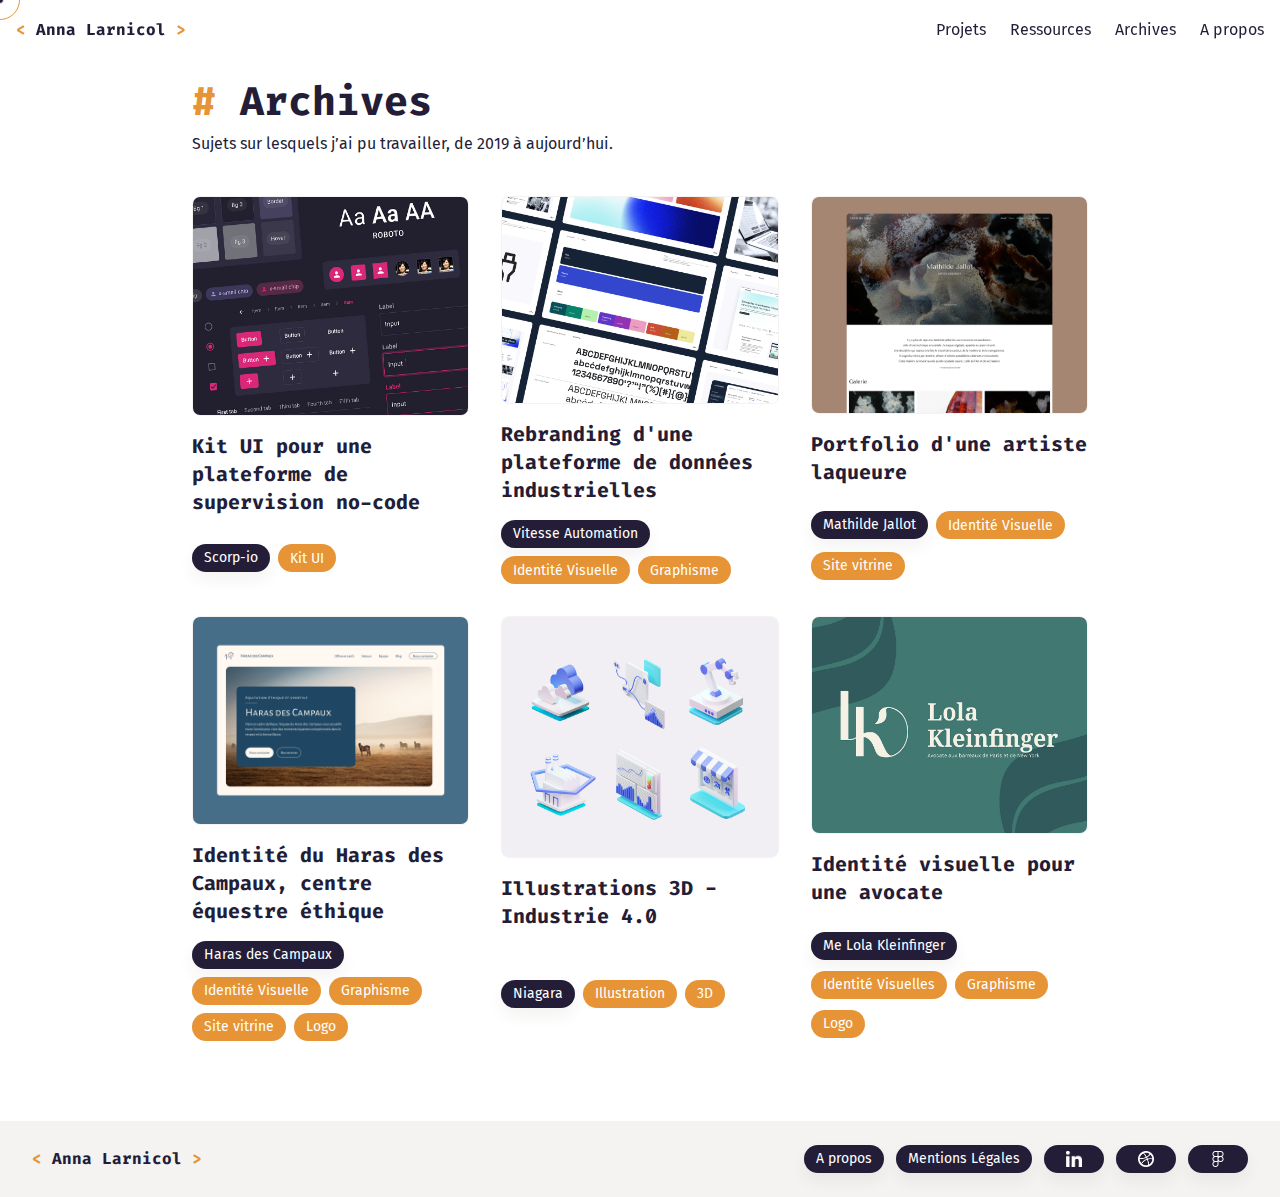
==== archives.html @ 0d3554a5 "first commit" ====
<!DOCTYPE html>
<html lang="fr">

<head>
    <meta charset="UTF-8">
    <meta name="viewport" content="width=device-width, initial-scale=1.0">
    <title>Anna Larnicol // Product Designer</title>
    <link href="https://fonts.googleapis.com/css2?family=Fira+Code:wght@300..700&display=swap" rel="stylesheet">
    <link
        href="https://fonts.googleapis.com/css2?family=Fira+Sans:ital,wght@0,100;0,200;0,300;0,400;0,500;0,600;0,700;0,800;0,900;1,100;1,200;1,300;1,400;1,500;1,600;1,700;1,800;1,900&display=swap"
        rel="stylesheet">
    <link rel="stylesheet" href="style.css">
    <script src="script.js"></script>
  <!-- Hotjar Tracking Code for https://annalarnicol.com/ -->
	<script>
    (function(h,o,t,j,a,r){
        h.hj=h.hj||function(){(h.hj.q=h.hj.q||[]).push(arguments)};
        h._hjSettings={hjid:5167997,hjsv:6};
        a=o.getElementsByTagName('head')[0];
        r=o.createElement('script');r.async=1;
        r.src=t+h._hjSettings.hjid+j+h._hjSettings.hjsv;
        a.appendChild(r);
    })(window,document,'https://static.hotjar.com/c/hotjar-','.js?sv=');
	</script>

</head>

<body>
   <div class="cursor" id="cursor"></div>
  <div class="cursor-big" id="cursorBig"></div>
    <div id="nav">
        <a class="logo-anna nowrap desktop" href="index.html">
            <span class="color"><</span> Anna Larnicol <span class="color">></span>
        </a>
        <a class="logo-anna nowrap mobile" href="index.html">
            <span class="color"><</span>AL<span class="color">></span>
        </a>
        <div id="menu">
            <a href="index.html#projets">Projets</a>
            <a class="desktop" href="index.html#ressources">Ressources</a>
            <a href="archives.html">Archives</a>
            <a id="aproposBTN" onclick="openAPropos()">A propos</a>
        </div>
    </div>

    <div id="apropos">
        <h2>A propos</h2>
        <button class="close-button" id="aproposCloseBTN" onclick="closeAPropos()">X</button>

        <p>Autonome et rigoureuse, j’ai un fort intérêt pour la tech, surtout quand elle est responsable et engagée.
        </p>
        <p>Les process métier complexes ne me font pas peur et je travaille main dans la main avec les développeurs.
        </p>
        <p>J’ai évolué principalement en tant que seule designer dans des start-up early stage/pre-PMF en B2B
            (coopérative de données, app pour objet connecté, SaaS industriel). Cela m'a permis de collaborer en
            lien étroit avec des équipes très variées.</p>
        <img src="tele.jpg" alt="">
        <h3><span class="color"># </span>Experiences</h3>
        <div id="experiences" class="blocTimeline"></div>
        <h3><span class="color"># </span>Formations</h3>
        <div id="formations" class="blocTimeline"></div>
        <h3><span class="color"># </span>Compétences</h3>
        <div class="competences">
            <h4>Design UX/UI</h4>
            <p>Tests et recherche utilisateur, maquettes basse et haute fidélité, prototypage, kits UI.</p>
            <h4>Tech savvy</h4>
            <p>Bases d’HTML/CSS, JavaScript, compréhension des frameworks frontend (React, Angular) ainsi que du cycle
                de vie d’un logiciel web. </p>
            <h4>Design Graphique</h4>
            <p>Edition, identité, communication print et web</p>
            <h4>Outils</h4>
            <p>Figma, Notion, Linear, Suite Adobe, Dovetail, Blender, Webflow.</p>
            <p class="softskills">Grande capacité d’adaptation et d’apprentissage, réactivité et proactivité, autonomie.
            </p>
        </div>
        <h3><span class="color"># </span>Langues</h3>
        <div class="competences">
            <h4>Francais</h4>
            <p>Maternel</p>
            <h4>Anglais</h4>
            <p>Professionnel</p>
            <h4>Breton</h4>
            <p>Insultes uniquement</p>
        </div>
    </div>

    <div id="aproposOverlay" class="overlay" onclick="closeAPropos()" style="display: none;"></div>

    <div id="archives">
        <div class="title">
            <h2><span class="color">#</span> Archives</h2>
            <p>Sujets sur lesquels j’ai pu travailler, de 2019 à aujourd’hui.</p>
        </div>
        <div id="archivesListe"></div>
    </div>


    <div id="a-details" style="display: none;">
        <div class="a-header">
            <button class="close-button" id="a-close-button">X</button>
            <div class="a-text">
                <div style="display: flex; flex-direction: column; gap: 24px;">
                    <div class="header">
                        <div class="a-header-title">
                            <h3 id="a-title"></h3>
                            <div class="a-sous-titre">
                                <a class="badge lien" id="a-client"></a>
                                <p id="a-category"></p>
                                <p class="color bold">-</p>
                                <p id="a-date"></p>
                            </div>
                        </div>
                    </div>
                    <p id="a-description"></p>
                </div>
                <img id="a-fi" alt="">
            </div>
        </div>
        <div id="a-images">
        </div>
    </div>
    <div id="a-overlay" class="overlay" onclick="closeArchive()" style="display: none;"></div>


    <div class="footer">
        <a class="logo-anna nowrap" href="index.html">
            <span class="color"><</span> Anna Larnicol <span class="color">></span>
        </a>
        <ul class="badges">
            <a class="lien" onclick="openAPropos()">A propos</a>
            <a class="lien" href="mentions-legales.html" class="desktop">Mentions Légales</a>
            <a href="https://www.linkedin.com/in/anna-larnicol/" target="_blank" class="lien"><img src="linkedin.png"
                    alt="Linkedin" class="logo"></a>
            <a href="https://dribbble.com/Anna_Larnicol" target="_blank" class="lien"><img src="dribbble.png"
                    alt="Dribbble" class="logo"></a>
            <a href="https://www.figma.com/@anna_larnicol" target="_blank" class="lien"><img src="figma.png" alt="Figma"
                    class="logo"></a>
        </ul>
    </div>

</body>

</html>
---- style.css ----
:root {
    /* Mode clair */
    --background: #FFFFFF;
    --text-color: #241D38;
    --stroke-color: rgba(75, 53, 28, 0.06);
    --background-color: #F4F3F1;
    --accent: #E69435;

    /* Autres variables */
    --imgSize: 60vh;
    --aproposSize: 50vw;
    --padding: 0 15vw;
    --fontSize: 16px;
    --fontHero: 18.5px;
}

*::selection {
    color: var(--text-color);
    background-color: var(--accent);
}
		
		  /* Curseur petit (8px) */
  .cursor {
	z-index: 100;
    position: absolute;
    width: 8px;
    height: 8px;
    border-radius: 50%;
    background-color: var(--text-color);
    pointer-events: none;
    transform: translate(-50%, -50%);
    transition: all 0.1s ease;
	border: 1px solid var(--background-color);
  }
  
  /* Curseur grand (40px) */
  .cursor-big {
	z-index: 100;
    position: absolute;
    width: 40px;
    height: 40px;
    border-radius: 50%;
    border: 1px solid var(--accent);
    background-color: transparent;
    pointer-events: none;
    transform: translate(-50%, -50%);
  }
  

* {
    margin: 0;
    padding: 0;
    box-sizing: border-box;
    -webkit-font-smoothing: antialiased;
    -moz-osx-font-smoothing: grayscale;
}

a{
    color: var(--text-color);
    cursor: pointer !important;
    text-decoration: none;
    transition: all 0.25s ease;
    position: relative;
}

#menu > a:hover{
    text-decoration: underline;
}

p {
    line-height: 150%;
}

.mobile{
    display: none;
}

.desktop{
    display: block;
}

#menu>button {
    border: none;
    background: transparent;
    font-family: "Fira Sans", sans-serif;
    padding: 0;
    font-size: var(--fontSize);
    color: var(--text-color);
}

button {
    width: fit-content;
    padding: 8px 12px;
    border: 1px solid var(--stroke-color);
    background-image: linear-gradient(to right, var(--stroke-color), var(--stroke-color));
    color: var(--text-color);
    font-family: "Fira Sans";
    font-size: var(--fontSize);
    border-radius: 100px;
    transition: all 0.25s ease;
    cursor: pointer !important;
}

button:hover {
    background-image: linear-gradient(to right, var(--stroke-color), var(--stroke-color));
}

html{
    scroll-behavior: smooth;
}

body {
    width: 100vw;
    min-height: 100vh;
    display: flex;
    flex-direction: column;
    font-family: "Fira Sans", sans-serif;
    font-weight: 400;
    background-color: var(--background);
    color: var(--text-color);
    line-height: 28px;
    font-size: var(--fontSize);

    gap: 0px;
    transition: all 0.25s ease;
    cursor: none;
    position: relative;
}

.color {
    color: var(--accent);
}

.bold {
    font-weight: 600;
}

h1,
h2,
h3,
h4,
h5,
h6 {
    font-family: "Fira Code";
    font-weight: 700;
}

h1 {
    margin-bottom: 8px;
    line-height: 120%;
    font-size: 48px;
    font-weight: 700 !important;
    letter-spacing: -0.75px;
    display: inline;
}

h2 {
    margin-bottom: 4px;
    line-height: 110%;
    width: 100%;
    font-size: 40px;
}

h3,h4 {
    font-size: 20px;
}

.underline {
    background-image: url('underline.svg');
    background-size: 100% 10px;
    background-repeat: no-repeat;
    background-position: bottom;
    padding-bottom: 3px;
    display: inline-block;
    text-decoration: none;
    color: var(--text-color);
}

.nowrap {
    white-space: nowrap;
}

#nav {
    position: fixed;
    top: 0;
    left: 0;
    width: 100vw;
    padding: 16px;
    z-index: 10;
    display: flex;
    justify-content: space-between;
    background-color: transparent;
    transition: all 0.25s ease;
    border-bottom: 1px solid transparent;

}

.navbar-scrolled{
    background-color: var(--background-color) !important;
    padding: 4px 32px !important;
    border-bottom: 1px solid var(--stroke-color) !important;
}

#menu {
    display: flex;
    gap: 24px;
}

.logo-anna {
    font-weight: 600;
    font-size: var(--fontSize);
    text-decoration: none;
    font-family: "Fira Code";
    font-weight: 700;
}

.title{
    display: flex;
    flex-direction: column;
    gap: 4px;
    width: 70vw;
    max-width: 800px;
}

/*Page d'accueil*/

#hero {
    width: calc(100vw-64px);
    height: calc(90vh); 
    background-color: var(--stroke-color);
	padding: 80px 15vw;
    position: relative;
    overflow: hidden;
    display: flex;
    justify-content: start;
    align-items: center;
    font-size: var(--fontHero);
	margin: 61px 32px 32px 32px;
	border-radius: 8px;
	border: 1px solid var(--stroke-color);																				
																					
}

#hero-infos{
    height: fit-content;
    display: flex;
    flex-direction: column;
    gap: 40px;
    width: 100%;
}

#hero-infos>div {
    display: flex;
    flex-direction: column;
    gap: 8px;
    height: min-content;
    max-width: 66%;
}

#hero-infos>h1 {
    margin: 0;
    height: min-content;
}

#badges {
    grid-column: span 4;
    max-width: 66%;
    display: flex;
    gap: 12px;
    flex-wrap: wrap;
    height: min-content;
}

#badges>* {
    text-decoration: none;
    padding: 2px 8px;
    color: var(--background);
    background-color: var(--accent);
    border-radius: 100px;
    transition: all 0.25s ease;
    display: flex;
    align-items: center;
    justify-content: center;
    font-size: 14px;
}

.badge {
    text-decoration: none;
    padding: 2px 8px;
    color: var(--background);
    background-color: var(--accent);
    border-radius: 100px;
    transition: all 0.25s ease;
    display: flex;
    align-items: center;
    justify-content: center;
    font-size: 14px;
    width: fit-content;
}

.badge2 {
    text-decoration: none;
    padding: 2px 8px;
    border-radius: 100px;
    border: 1px solid var(--text-color);
    transition: all 0.25s ease;
    display: flex;
    align-items: center;
    justify-content: center;
    font-size: 14px;
    width: fit-content;
}

.lien {
    background-color: var(--text-color) !important;
    box-shadow: 0px 8px 16px 0px var(--stroke-color);
    padding: 7px 16px !important;
    min-width: 60px !important;
}

.lien:hover{
    filter: brightness(70%);
}

.logo {
    height: 16px;
    width: auto;
    filter: invert(100%);
}

/*A propos*/

#apropos {
    display: flex;
    flex-direction: column;
    gap: 24px;
    z-index: 1000;
    position: fixed;
    top: 0;
    left: calc(var(--aproposSize)*-1);
    height: 100vh;
    max-width: var(--aproposSize);
    padding: 48px;
    background-color: var(--background);
    overflow: scroll;
    transition: all 0.25s ease;
    align-items: center;
}

.header {
    display: flex;
    flex-direction: row;
    gap: 8px;
    position: relative;
    align-items: center;
}

#apropos > * {
    width: 80%;
} 

#apropos > h3{
    margin-top: 32px;
}

#apropos > img {
    border-radius: 8px;
    border: 1px solid var(--stroke-color);
}

.header>h2::before {
    content: "➜";
    color: var(--accent);
    padding-right: 16px;
}

.overlay {
    position: fixed;
    top: 0;
    left: 0;
    width: 100%;
    height: 100%;
    background-image: linear-gradient(to right, var(--stroke-color), var(--stroke-color)), linear-gradient(to right, var(--stroke-color), var(--stroke-color)),linear-gradient(to right, var(--stroke-color), var(--stroke-color));
    z-index: 300;
    display: grid;
}

.blocTimeline {
    display: flex;
    flex-direction: column;
    gap: 24px;
}

.competences{
    width: 80%;
    display: grid;
    grid-template-columns: auto 1fr;
    grid-template-rows: auto;
}

.competences > h4{
    font-size: var(--fontSize);
    word-break: no-break;
    padding-right: 16px;
    border-top: 1.5px solid var(--stroke-color);
    padding-top: 16px;
}

.competences > p {
    border-top: 1.5px solid var(--stroke-color);
    margin-bottom: 16px;
    padding-top: 16px;
}

.softskills{
    grid-column: span 2;
    padding: 16px;
    border: 1.5px solid var(--stroke-color);
    border-radius: 8px;
    background-color: var(--background-color);
    margin-top: 16px;
}


.timeline{
    display: flex;
    flex-direction: column;
    gap: 16px;
    padding: 16px 20px;
    border: 1.5px solid var(--stroke-color);
    border-radius: 8px;
    background-color: var(--background);
}

.timeline:first-child{
    background-color: var(--background-color);
}

.timeline > p{
    margin-bottom: 16px;
}

.xp-header{
    display: flex;
    flex-direction: row;
    gap: 16px;
    position: relative;
    align-items: center;
}

.xp-header > div{
    height: fit-content;
}

.xp-header > img{
    height: 62px;
    border-radius: 4px;
    border: 1.5px solid var(--stroke-color);
}

.xp-date{
    font-weight: 300;
}

.xp-entreprise, .xp-poste{
    font-weight: 600;
}

.xp-note{
    font-weight: 300;
}

.xp-note::before{
    content: "//";
    padding-right: 4px;
    font-weight: 300;
}

#apropos > ul{
    margin-left: 24px;
}

.close-button {
    background: transparent;
    border: none;
    font-size: 24px;
    opacity: 0.5;
    padding: 8px;
    line-height: 100%;
    width: 40px !important;
}

.close-button:hover {
    background: var(--stroke-color);
    border: none;
    opacity: 1;
}

#aproposCloseBTN{
    position: absolute;
    top: 0;
    left: 50vw;
    transform: translate(-150%, 50%);
}

/*Liste des projets*/

#projets, #ressources{
    width:100%;
    display: flex;
    flex-direction: column;
    gap: 40px;
    padding: 80px 15vw 0px 15vw;
    align-items: center;
}

#liste-projets{
    width: 70vw;
    max-width: 800px;
    display: grid;
    grid-template-columns: 1fr 1fr;
    grid-template-rows: auto;
    gap: 32px;
}

.projet{
    width: 100%;
    padding: 32px;
    background: var(--background-color);
    border: 1px solid var(--stroke-color);
    border-radius: 8px;
    display: flex;
    flex-direction: column;
    gap: 16px;
    overflow: hidden;
    transition: all 0.3s ease;
}

.projet:hover{
    background: #EAE8E4;
    cursor: pointer;
}

.imgContainer{
    width: calc(100% + 32px + 32px);
    transform: translateX(-32px);
    height: 255px;
    overflow: visible;
    position: relative;
    display: flex;
    justify-content: center;
    align-items: center;
    margin-bottom: 8px;
}

.imgContainer > img{
    width: calc(auto + 32px + 32px);
    height: 255px;
    overflow: hidden;
    object-fit: cover;
    transition: transform 0.3s ease; 
}

.projet:hover .imgContainer > img {
    transform: scale(1.025);
}

.projet > ul{
    display: flex;
    flex-direction: row;
    flex-wrap: wrap;
    gap: 8px;
}

.projet > h3{
    flex-grow: 1;
}

.projet > ul > li{
    text-decoration: none;
    padding: 2px 8px;
    color: var(--background);
    background-color: var(--accent);
    border-radius: 100px;
    transition: all 0.25s ease;
    display: flex;
    align-items: center;
    justify-content: center;
    font-size: 14px;
}

/* Details projets */

#p-details, #a-details{
    top: 0;
    left: 0;
    position: fixed;
    background-color: var(--background);
    width: 86vw;
    height: 90vh;
    margin: 5vh 8vw;
    z-index: 350;
    border-radius: 8px;
    border: 1px solid var(--stroke-color);
    overflow: auto;
    border: 1px solid var(--stroke-color);
}

.p-header{
    padding: 3.5vw 9vw;
    background-color: var(--background-color);
    display: flex;
    flex-direction: column;
    gap: 40px;
    position: relative;
}

.p-header-title{
    width: 100%;
    flex-grow: 1;
    display: flex;
    flex-direction: column;
    gap: 4px;
    position: relative;
}

.p-sous-titre{
    display: flex;
    flex-direction: row;
    gap: 8px;
}

#p-text{
    display: flex;
    flex-direction: row;
    gap: 56px;
}

#p-text > div, #a-text > div{
    display: flex;
    flex-direction: column;
    gap: 8px;
    width: 33%;
}

#p-images, #a-images{
    padding: 3.5vw 20vw;
    display: flex;
    flex-direction: column;
    gap: 40px;
}

.p-image-container, .a-image-container{
    display: flex;
    flex-direction: column;
    gap: 8px;
}

.p-image-container > img, .a-image-container > img{
    width: 100%;
    border: 1px solid var(--stroke-color);
    border-radius: 8px;
}

.p-image-container > p, .a-image-container > p{
    opacity: 70%;
}

#close-button{
    position: fixed;
    transform: translate(-50%, -50%);
}

#a-close-button{
    position: fixed;
    right:6vw;
    top:3vw;
    transform: translate(-50%,50%);
    
}

/*ressources*/

#ressourcesListe{
    width: 70vw;
    max-width: 800px;
    display: grid;
    grid-template-columns: 1fr 1fr;
    grid-template-rows: 1fr 1fr 1fr;
    width: 100%;
    gap: 32px;
    margin-bottom: 80px;
}

.ressource{
    width: 100%;
    background-color: var(--background-color);
    border: 1.5px solid var(--stroke-color);
    border-radius: 8px;
    display: grid;
    grid-template-columns: 1fr 1fr;
    gap: 16px;
    padding: 16px;
    transition: all 0.3s ease; 
}

.ressource:hover{
    background: #EAE8E4;
    cursor: pointer;
}

.ressource > img{
    width: 100%;
    height: 100%;
    object-fit: cover;
    border-radius: 4px;
    border: 1.5px solid var(--stroke-color);
    transition: all 0.3s ease; 
}

.ressource:hover > img{
    transform: scale(1.025);
}

.ressource:last-child > img{
    border: none;
    transform: scale(1.2);
}

.ressource > div{
    display: flex;
    flex-direction: column;
    justify-content: space-between;
}

.ressource > div > h3{
    font-size: var(--fontSize);
    line-height: 140%;
    margin-bottom: 8px;
}

/*archive*/

#archives{
    position: relative;
    padding: 80px 15vw;
    display: flex;
    flex-direction: column;
    gap: 40px
}

#archivesListe{
    display: grid;
    grid-template-columns: 1fr 1fr 1fr;
    gap: 32px;
}

.archive{
    display: flex;
    flex-direction: row;
    flex-wrap: wrap;
    gap: 16px;
    outline: none;
    border-radius: 8px;
    background-color: none;
}

.a-header{
    padding: 4vw 4vw;
    background-color: var(--background-color);
    display: flex;
    flex-direction: column;
    gap: 40px;
    position: relative;
}

.a-header-title{
    width: 100%;
    flex-grow: 1;
    display: flex;
    flex-direction: column;
    gap: 4px;
    position: relative;
}



.archive > img{
    flex-grow: 1;
    width: 100%;
    border-radius: 8px;
    border: 1px solid var(--stroke-color);
    transform: scale(1);
    transition: all 0.3s ease;
}

.archive > h3{
    flex-grow: 1;
    width: 100%;
}

.archive > div{
    display: flex;
    flex-direction: row;
    flex-wrap: wrap;
    gap: 8px;
}

.archive > div > *, #a-client{
    height: 28px;;
    padding: 12px  !important;
}

.archive > .title{
    max-width: none;
}

.archive:hover{
    background-color: var(--background-color);
    outline: 8px solid var(--background-color);
    border-radius: 8px;
    transition: background-color 0.3s ease, outline 0s ease;
}

.archive:hover > img{
    transform: scale(1.015);
}

.a-sous-titre{
    display: flex;
    flex-direction: row;
    gap: 8px;
    align-items: center;
    flex-wrap: wrap;
}

.a-sous-titre > p{
    display: flex;
    flex-direction: row;
    gap: 8px;
}

.a-text{
    display: grid;
    grid-template-columns: 1fr 3fr;
    gap: 56px;
}

#a-fi{
    width: 100%;
    border: 1px solid var(--stroke-color);
    border-radius: 8px;
    grid-row: 0/span 2;   
}

#a-description > p{
    margin-bottom: 16px;
}

/*footer*/

.footer{
    width: 100vw;
    padding: 24px 32px;
    background-color: var(--background-color);
    display: flex;
    flex-direction: row;
    justify-content: space-between;
    align-items: center;
}

.badges{
    grid-column: span 4;
    max-width: 66%;
    display: flex;
    gap: 12px;
    flex-wrap: wrap;
    height: min-content;
}

.badges > * {
    text-decoration: none;
    padding: 2px 8px;
    color: var(--background);
    background-color: var(--accent);
    border-radius: 100px;
    transition: all 0.25s ease;
    display: flex;
    align-items: center;
    justify-content: center;
    font-size: 14px;
}

.badges > *:hover{
    filter: brightness(70%);
}

.badges > .lien {
    padding: 0px 12px !important
}


@media only screen and (max-width: 600px) {
    :root{
        --fontSize: 14px;
    }

    .mobile{
        display: block;
    }

    .desktop{
        display: none;
    }

    :root {
        --aproposSize: 100vw;
    }

    body {
        justify-content: flex-start;
        gap: 32px;
        margin: 0px;
    }

    h1 {
        font-size: 28px;
        font-weight: 700 !important;
    }

    h2{
        font-size: 24px;
    }
																																																																						  
	#nav{
	padding: 16px;																																																																						
																																																																						  }																																																																						

    #menu{
        gap: 16px;
        font-size: var(--fontSize);
        margin-left: 16px;
    }

    .title{
        width: 100%;
    }


    /*Home*/

    #hero {
        height: fit-content;
        margin: 0px;
        padding: 72px 8vw;
		margin: 0px;
		border-radius: 0px;																																																																						
																																																																								
    }

    #hero-infos>div{
        max-width: 100%;
    }

    .logo-anna{
        word-break: no-break;
    }

    #badges{
        max-width: 100%;
    }

    #badges > *{
        line-height: 100%;
        height: 28px;
        padding: 12px;
    }

    .footer {
        position: relative;
        flex-direction: column;
        gap: 16px;
        align-items: stretch;
    }

    .footer > ul > *{
        padding: 0px 6px;
        height: 28px;
        font-size: 12px;
    }

    #badges {
        gap: 8px;
    }

    #badges>* {
        padding: 4px 8px;
        font-size: 12px;
    }

    .poste>img {
        height: 40px;
        width: 40px;
    }

    /* Projects */

    #projets, #ressources{
        padding: 24px 5vw;
    }

    #liste-projets{
        grid-template-columns: 1fr;
    }

    .imgContainer{
        height: 175px;
    }

    .imgContainer > img{
        height: 175px;
    }

    .projet > ul > li{
        padding: 0px 8px;
    }

    /*Project*/

    #p-details{
        margin: 5vw;
        width: 90vw;
        height: calc(100vh - 5vw)
    }

    #close-button{
        transform: translate(-50%,-100%);
    }

    .p-header{
        padding: 4vw 4vw;
        gap: 32px;
    }

    #p-text{
        flex-direction: column;
        gap: 24px
    }

    #p-text > div{
        width: 100%;
    }

    #p-text > div > h4{
        font-size: 16px;
    }

    #p-images{
        padding: 4vw 4vw;
        gap: 16px
    }

    .p-image-container{
        width: 100%;
    }

    /* Ressources */

    #ressourcesListe{
        width: 100%;
        grid-template-columns: 1fr;
    }
    
    .ressource{
        display: flex;
        flex-direction: column;
    }

    /*A propos */

    #apropos {
        width: calc(100vw - 24px*2);
        height: calc(100vh - 24px*2);
        margin: 24px;
        padding: 32px;
        border-radius: 8px;
    }

    .xp-header{
        flex-direction: column;
        width: 100%;
        align-items: flex-start;
    }

    #apropos > img {
        width: 100%;
        margin: 0;
    }

    .competences > h4{
        font-size: var(--fontSize);
        line-height: 150%;
    }

    .competences{
        width: 100%;
        grid-template-columns: 33% 1fr !important;
    }

    #aproposCloseBTN{
        position: absolute;
        top: 0;
        left: 0;
        transform: translate(calc(100vw - 24px*4), 50%); 
    }

    #apropos > p, #experiences, #formations, #apropos > h3, #apropos > h2 {
        width: 100%;
    } 

    /* Archives */

    #archivesListe{
        grid-template-columns: 1fr;
    }

    .a-text{
        display: flex;
        flex-direction: column;
        gap: 8px;
    }

    #a-images{
        padding: 4vw;
    }

    #a-close-button{
        right: 2vw;
        top: 4vh;
    }

    #a-title{
        padding-right: 24px;
    }
}
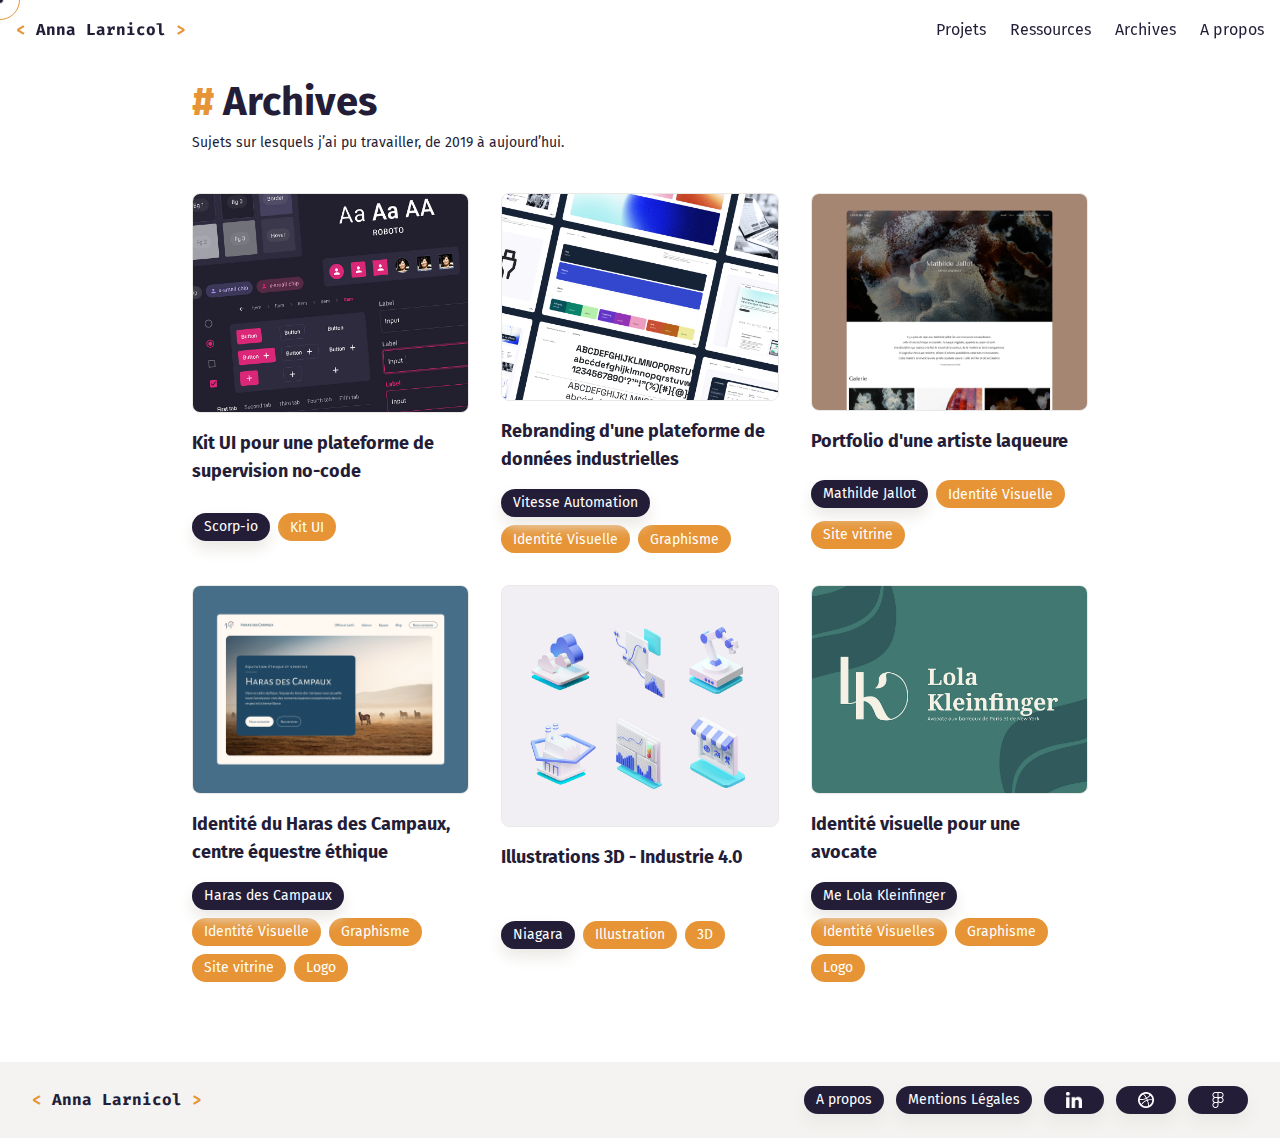
==== commit e2a656e9: "correction cursor mobile" ====
--- a/archives.html
+++ b/archives.html
@@ -26,8 +26,8 @@
 </head>
 
 <body>
-   <div class="cursor" id="cursor"></div>
-  <div class="cursor-big" id="cursorBig"></div>
+   <div class="cursor desktop" id="cursor"></div>
+  <div class="cursor-big desktop" id="cursorBig"></div>
     <div id="nav">
         <a class="logo-anna nowrap desktop" href="index.html">
             <span class="color"><</span> Anna Larnicol <span class="color">></span>
--- a/style.css
+++ b/style.css
@@ -2,8 +2,9 @@
     /* Mode clair */
     --background: #FFFFFF;
     --text-color: #241D38;
-    --stroke-color: rgba(75, 53, 28, 0.06);
+    --stroke-color: rgba(234, 232, 228, 1);
     --background-color: #F4F3F1;
+    --background-color-transp: rgba(75, 53, 28, 0.06);
     --accent: #E69435;
 
     /* Autres variables */
@@ -21,7 +22,7 @@
 		
 		  /* Curseur petit (8px) */
   .cursor {
-	z-index: 100;
+	z-index: 1000;
     position: absolute;
     width: 8px;
     height: 8px;
@@ -35,7 +36,7 @@
   
   /* Curseur grand (40px) */
   .cursor-big {
-	z-index: 100;
+	z-index: 1000;
     position: absolute;
     width: 40px;
     height: 40px;
@@ -69,6 +70,7 @@
 
 p {
     line-height: 150%;
+    font-size: 14px;
 }
 
 .mobile{
@@ -92,7 +94,7 @@
     width: fit-content;
     padding: 8px 12px;
     border: 1px solid var(--stroke-color);
-    background-image: linear-gradient(to right, var(--stroke-color), var(--stroke-color));
+    background-image: linear-gradient(to right, var(--background-color), var(--background-color));
     color: var(--text-color);
     font-family: "Fira Sans";
     font-size: var(--fontSize);
@@ -101,9 +103,17 @@
     cursor: pointer !important;
 }
 
-button:hover {
-    background-image: linear-gradient(to right, var(--stroke-color), var(--stroke-color));
-}
+.hoverEffect {
+    filter: brightness(100%);
+    transition: all 0.25s ease;
+
+}
+
+.hoverEffect:hover {
+    filter: brightness(95%);
+}
+
+
 
 html{
     scroll-behavior: smooth;
@@ -141,7 +151,7 @@
 h4,
 h5,
 h6 {
-    font-family: "Fira Code";
+    font-family: "Fira Sans";
     font-weight: 700;
 }
 
@@ -161,8 +171,12 @@
     font-size: 40px;
 }
 
-h3,h4 {
-    font-size: 20px;
+h3 {
+    font-size: 18px;
+}
+
+h4{
+    font-size: 16px;
 }
 
 .underline {
@@ -196,7 +210,7 @@
 }
 
 .navbar-scrolled{
-    background-color: var(--background-color) !important;
+    background-color: var(--background) !important;
     padding: 4px 32px !important;
     border-bottom: 1px solid var(--stroke-color) !important;
 }
@@ -296,6 +310,7 @@
     justify-content: center;
     font-size: 14px;
     width: fit-content;
+    white-space: nowrap;
 }
 
 .badge2 {
@@ -573,6 +588,7 @@
 }
 
 .projet > h3{
+    font-size: 20px;
     flex-grow: 1;
 }
 
@@ -588,6 +604,34 @@
     justify-content: center;
     font-size: 14px;
 }
+
+#p-nav{
+    display: grid;
+    grid-template-columns: 1fr 1fr 1fr;
+    align-items: center;    
+    margin: 0 2.5% 2.5% 2.5%;
+    padding: 2.5% 0px 0px 0px;
+    border-top: 1px solid var(--stroke-color);
+    justify-items: center;
+}
+
+.nav-project > div{
+    display: flex;
+    flex-direction: row;
+    gap: 12px;
+    padding: 12px;
+    align-items: space-between;
+    font-size: 14px;
+    background-color: var(--background-color);
+    line-height: 150%;
+    border: 1px solid var(--stroke-color);
+    border-radius: 8px;
+    cursor: pointer;
+}
+
+.nav-project > div > p{
+    font-weight: 500;
+} 
 
 /* Details projets */
 
@@ -603,7 +647,6 @@
     border-radius: 8px;
     border: 1px solid var(--stroke-color);
     overflow: auto;
-    border: 1px solid var(--stroke-color);
 }
 
 .p-header{
@@ -631,16 +674,13 @@
 }
 
 #p-text{
-    display: flex;
-    flex-direction: row;
-    gap: 56px;
-}
-
-#p-text > div, #a-text > div{
-    display: flex;
-    flex-direction: column;
-    gap: 8px;
-    width: 33%;
+    display: grid;
+    grid-template-columns: 120px 1fr;
+}
+
+#p-text > *{
+    padding: 16px 0;
+    border-top: 1px solid var(--stroke-color);
 }
 
 #p-images, #a-images{
@@ -702,6 +742,7 @@
     gap: 16px;
     padding: 16px;
     transition: all 0.3s ease; 
+    cursor: ne-resize !important;
 }
 
 .ressource:hover{
@@ -807,7 +848,7 @@
 }
 
 .archive > div > *, #a-client{
-    height: 28px;;
+    height: 28px;
     padding: 12px  !important;
 }
 
@@ -844,13 +885,25 @@
     display: grid;
     grid-template-columns: 1fr 3fr;
     gap: 56px;
+    justify-items: start;
+    align-items: start;
+}
+
+.a-text > div{
+    align-self: stretch;
 }
 
 #a-fi{
-    width: 100%;
+    max-width: 100%;
+    height: auto;
     border: 1px solid var(--stroke-color);
     border-radius: 8px;
-    grid-row: 0/span 2;   
+    grid-row: 0/1;
+}
+
+#a-description{
+    min-height: 0;
+    overflow-y: scroll;
 }
 
 #a-description > p{
@@ -921,6 +974,7 @@
         justify-content: flex-start;
         gap: 32px;
         margin: 0px;
+        cursor: auto;
     }
 
     h1 {
@@ -933,8 +987,8 @@
     }
 																																																																						  
 	#nav{
-	padding: 16px;																																																																						
-																																																																						  }																																																																						
+	padding: 16px;
+    }																																																																						
 
     #menu{
         gap: 16px;
@@ -1011,6 +1065,7 @@
 
     #liste-projets{
         grid-template-columns: 1fr;
+        width: 100%;
     }
 
     .imgContainer{
@@ -1042,15 +1097,6 @@
         gap: 32px;
     }
 
-    #p-text{
-        flex-direction: column;
-        gap: 24px
-    }
-
-    #p-text > div{
-        width: 100%;
-    }
-
     #p-text > div > h4{
         font-size: 16px;
     }
@@ -1062,6 +1108,15 @@
 
     .p-image-container{
         width: 100%;
+    }
+
+    #p-nav{
+        grid-template-columns: 1fr 1fr;
+        gap: 16px;
+    }
+
+    .nav-project>div>img{
+        display: none;
     }
 
     /* Ressources */
@@ -1120,8 +1175,14 @@
 
     /* Archives */
 
+    #archives{
+        margin-top: 60px;
+        padding: 24px 5vw;
+    }
+
     #archivesListe{
         grid-template-columns: 1fr;
+        width: 100%;
     }
 
     .a-text{
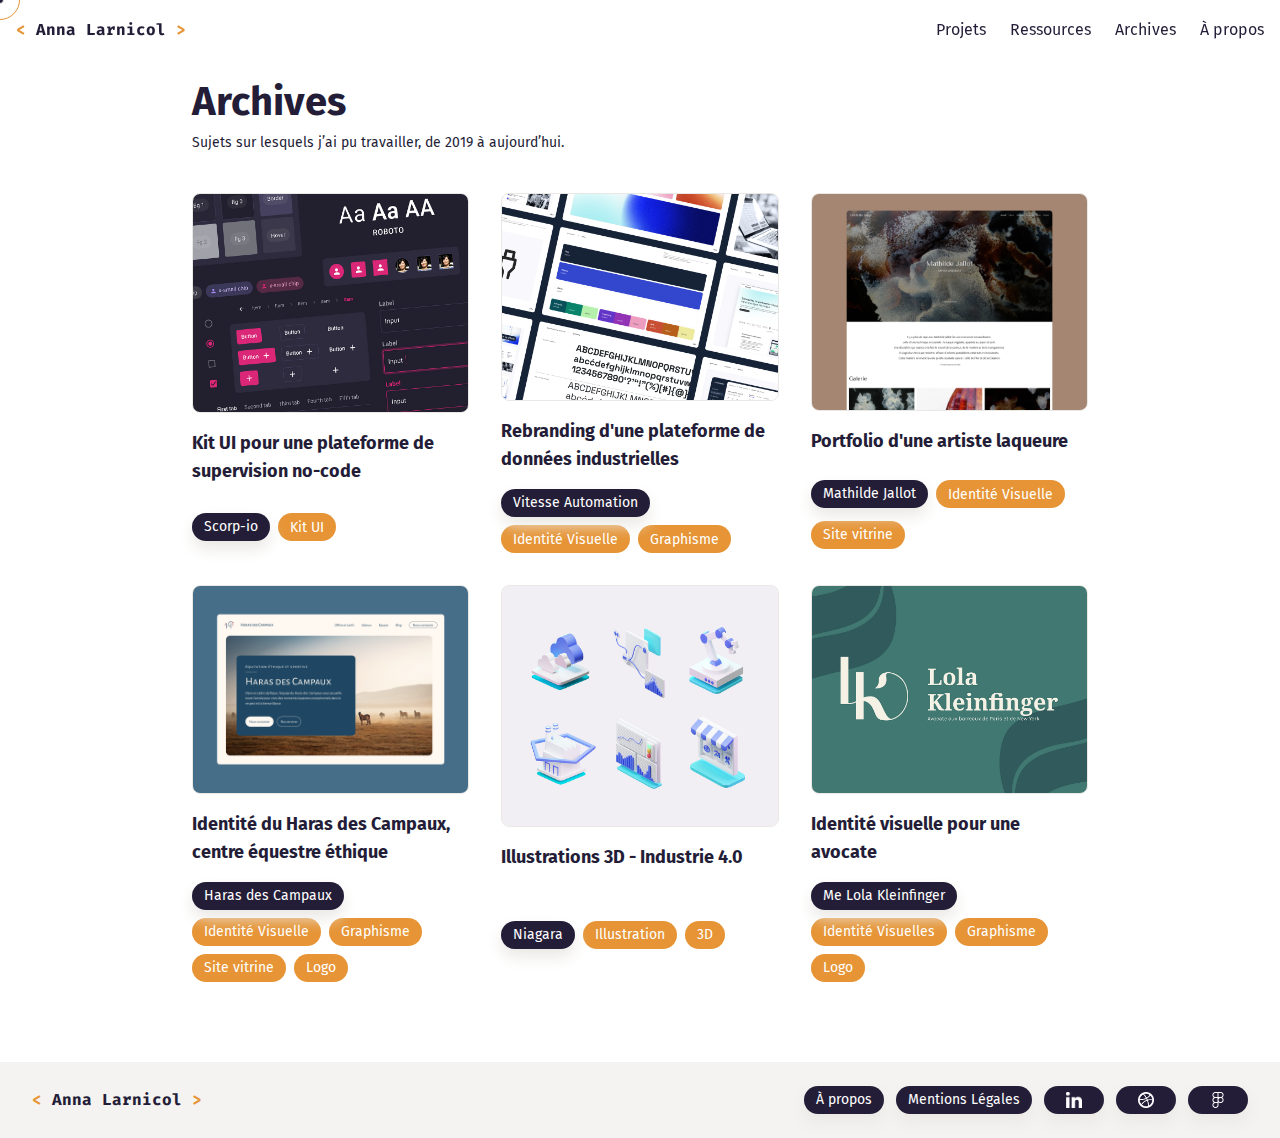
==== commit 9a65cf99: "A propos retouche + retirer les #" ====
--- a/archives.html
+++ b/archives.html
@@ -39,12 +39,12 @@
             <a href="index.html#projets">Projets</a>
             <a class="desktop" href="index.html#ressources">Ressources</a>
             <a href="archives.html">Archives</a>
-            <a id="aproposBTN" onclick="openAPropos()">A propos</a>
+            <a id="aproposBTN" onclick="openAPropos()">À propos</a>
         </div>
     </div>
 
     <div id="apropos">
-        <h2>A propos</h2>
+        <h2>À propos</h2>
         <button class="close-button" id="aproposCloseBTN" onclick="closeAPropos()">X</button>
 
         <p>Autonome et rigoureuse, j’ai un fort intérêt pour la tech, surtout quand elle est responsable et engagée.
@@ -55,11 +55,11 @@
             (coopérative de données, app pour objet connecté, SaaS industriel). Cela m'a permis de collaborer en
             lien étroit avec des équipes très variées.</p>
         <img src="tele.jpg" alt="">
-        <h3><span class="color"># </span>Experiences</h3>
+        <h3>Experiences</h3>
         <div id="experiences" class="blocTimeline"></div>
-        <h3><span class="color"># </span>Formations</h3>
+        <h3>Formations</h3>
         <div id="formations" class="blocTimeline"></div>
-        <h3><span class="color"># </span>Compétences</h3>
+        <h3>Compétences</h3>
         <div class="competences">
             <h4>Design UX/UI</h4>
             <p>Tests et recherche utilisateur, maquettes basse et haute fidélité, prototypage, kits UI.</p>
@@ -73,7 +73,7 @@
             <p class="softskills">Grande capacité d’adaptation et d’apprentissage, réactivité et proactivité, autonomie.
             </p>
         </div>
-        <h3><span class="color"># </span>Langues</h3>
+        <h3>Langues</h3>
         <div class="competences">
             <h4>Francais</h4>
             <p>Maternel</p>
@@ -88,7 +88,7 @@
 
     <div id="archives">
         <div class="title">
-            <h2><span class="color">#</span> Archives</h2>
+            <h2>Archives</h2>
             <p>Sujets sur lesquels j’ai pu travailler, de 2019 à aujourd’hui.</p>
         </div>
         <div id="archivesListe"></div>
@@ -127,7 +127,7 @@
             <span class="color"><</span> Anna Larnicol <span class="color">></span>
         </a>
         <ul class="badges">
-            <a class="lien" onclick="openAPropos()">A propos</a>
+            <a class="lien" onclick="openAPropos()">À propos</a>
             <a class="lien" href="mentions-legales.html" class="desktop">Mentions Légales</a>
             <a href="https://www.linkedin.com/in/anna-larnicol/" target="_blank" class="lien"><img src="linkedin.png"
                     alt="Linkedin" class="logo"></a>
--- a/style.css
+++ b/style.css
@@ -375,7 +375,8 @@
 } 
 
 #apropos > h3{
-    margin-top: 32px;
+    margin-top: 56px;
+    font-size: 26px;
 }
 
 #apropos > img {
@@ -398,6 +399,7 @@
     background-image: linear-gradient(to right, var(--stroke-color), var(--stroke-color)), linear-gradient(to right, var(--stroke-color), var(--stroke-color)),linear-gradient(to right, var(--stroke-color), var(--stroke-color));
     z-index: 300;
     display: grid;
+    opacity: 0.5;
 }
 
 .blocTimeline {
@@ -1152,6 +1154,11 @@
         margin: 0;
     }
 
+    #apropos > h3{
+        margin-top: 32px;
+        font-size: 20px;
+    }
+
     .competences > h4{
         font-size: var(--fontSize);
         line-height: 150%;
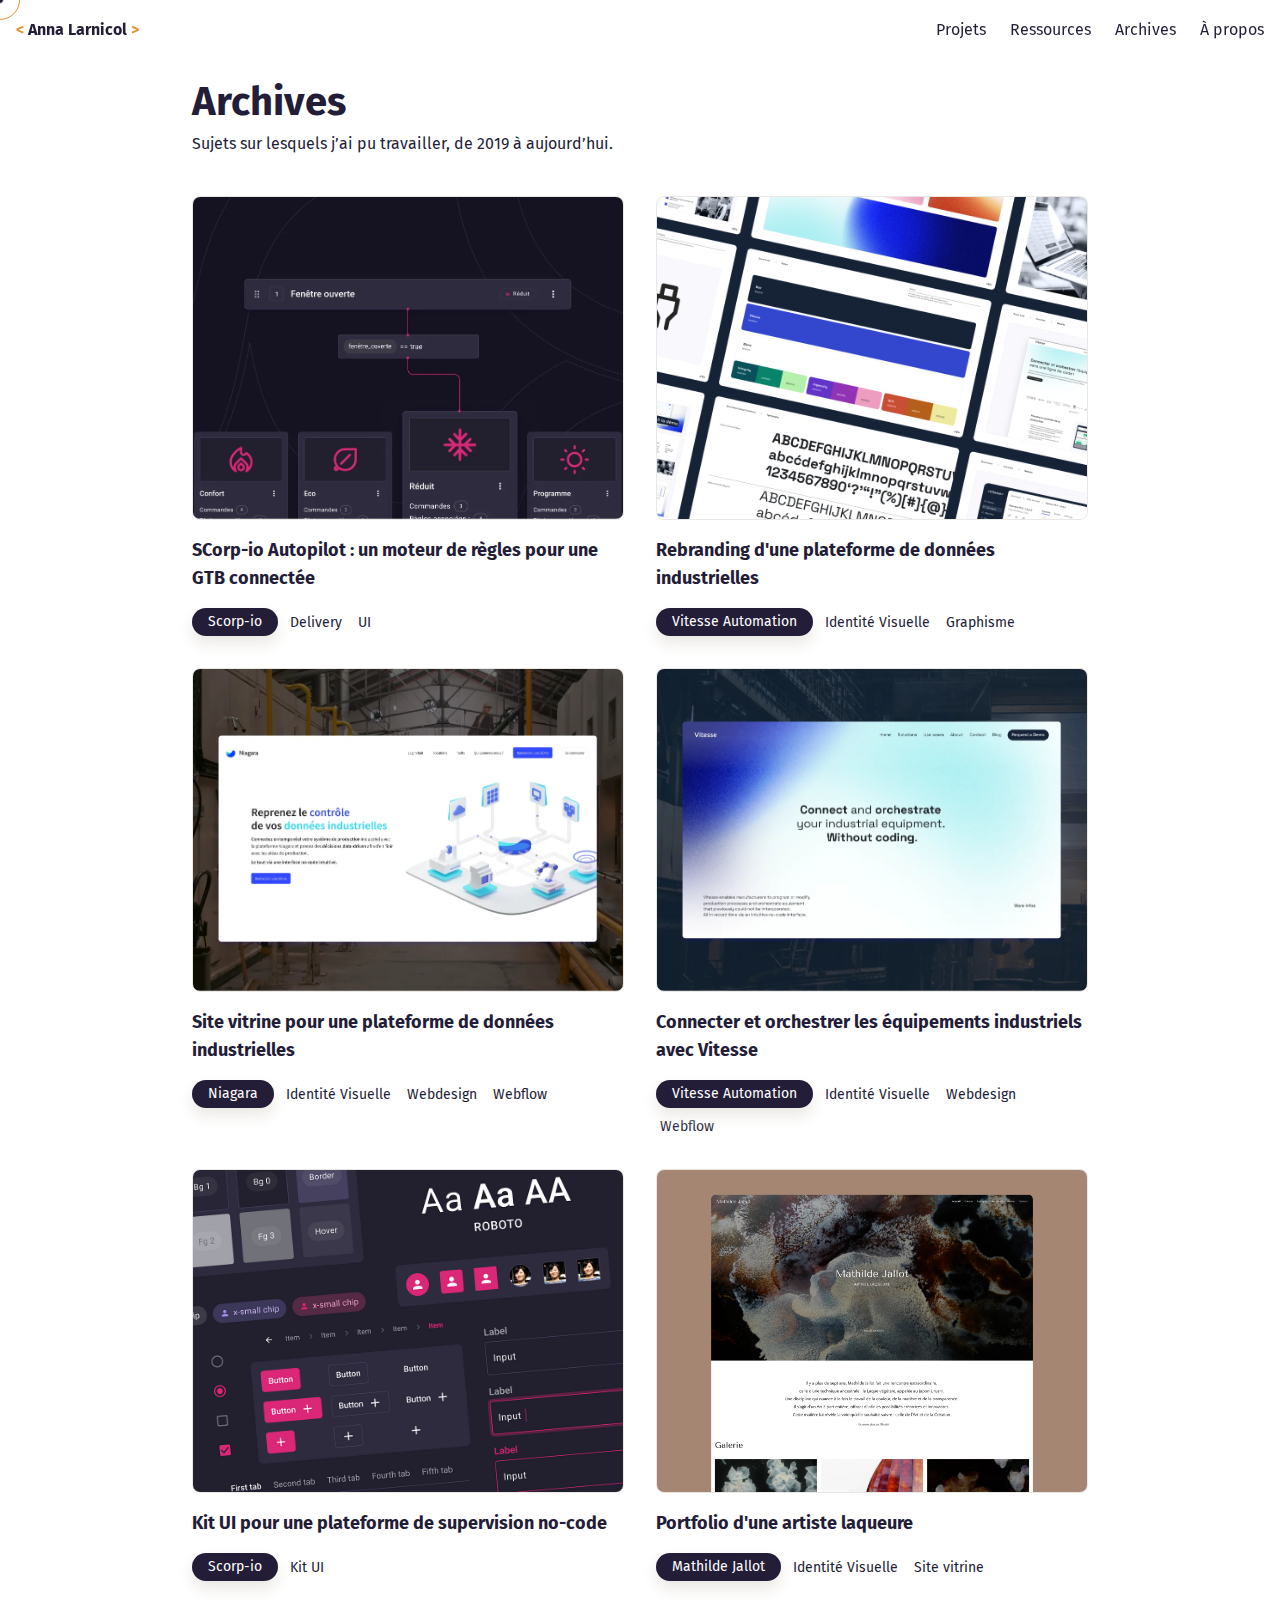
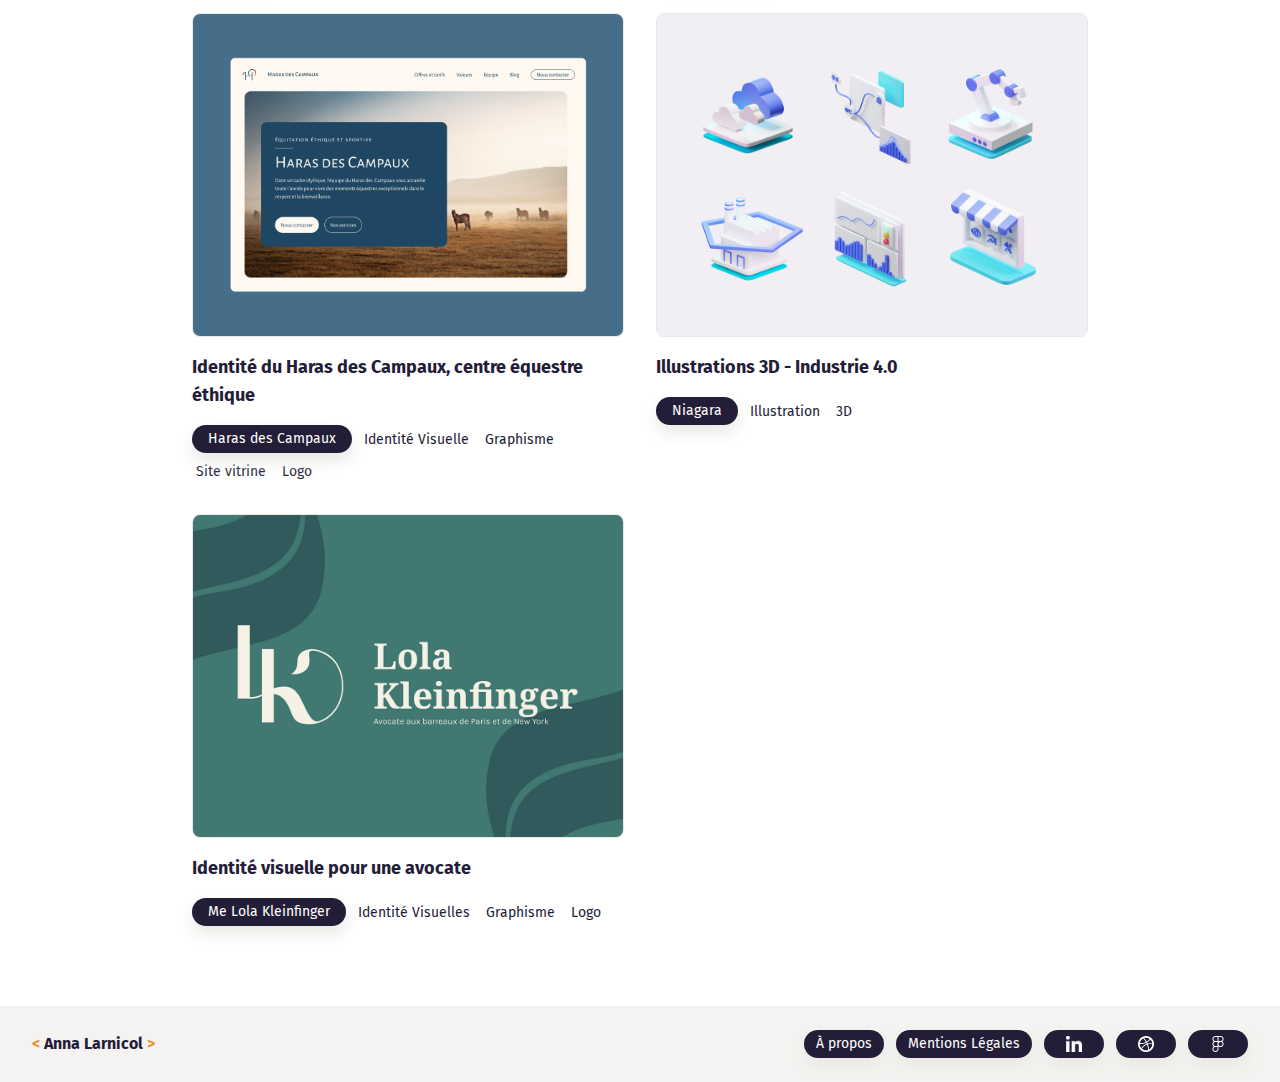
==== commit 80fe4174: "adding weglot" ====
--- a/archives.html
+++ b/archives.html
@@ -22,6 +22,12 @@
         a.appendChild(r);
     })(window,document,'https://static.hotjar.com/c/hotjar-','.js?sv=');
 	</script>
+    <script type="text/javascript" src="https://cdn.weglot.com/weglot.min.js"></script>
+    <script>
+        Weglot.initialize({
+            api_key: 'wg_4dcfaf7dc6597c39c02ed51ee070515b2'
+        });
+    </script>
 
 </head>
 
--- a/style.css
+++ b/style.css
@@ -70,7 +70,7 @@
 
 p {
     line-height: 150%;
-    font-size: 14px;
+    font-size: 16px;
 }
 
 .mobile{
@@ -200,12 +200,13 @@
     left: 0;
     width: 100vw;
     padding: 16px;
-    z-index: 10;
+    z-index: 40;
     display: flex;
     justify-content: space-between;
     background-color: transparent;
     transition: all 0.25s ease;
     border-bottom: 1px solid transparent;
+    
 
 }
 
@@ -224,7 +225,7 @@
     font-weight: 600;
     font-size: var(--fontSize);
     text-decoration: none;
-    font-family: "Fira Code";
+    font-family: "Fira Sans";
     font-weight: 700;
 }
 
@@ -261,6 +262,7 @@
     flex-direction: column;
     gap: 40px;
     width: 100%;
+    z-index: 10;
 }
 
 #hero-infos>div {
@@ -311,6 +313,21 @@
     font-size: 14px;
     width: fit-content;
     white-space: nowrap;
+    height: 28px;
+}
+
+.badge-light {
+    text-decoration: none;
+    padding: 0 4px;
+    color: var(--text-color);
+    border-radius: 100px;
+    transition: all 0.25s ease;
+    display: flex;
+    align-items: center;
+    justify-content: center;
+    font-size: 14px;
+    width: fit-content;
+    white-space: nowrap;
 }
 
 .badge2 {
@@ -343,13 +360,21 @@
     filter: invert(100%);
 }
 
+#svgHero{
+    position: absolute;
+    right: 0;
+    top: 0;
+    height: 100%;
+    z-index: 0;
+}
+
 /*A propos*/
 
 #apropos {
     display: flex;
     flex-direction: column;
     gap: 24px;
-    z-index: 1000;
+    z-index: 50;
     position: fixed;
     top: 0;
     left: calc(var(--aproposSize)*-1);
@@ -397,9 +422,10 @@
     width: 100%;
     height: 100%;
     background-image: linear-gradient(to right, var(--stroke-color), var(--stroke-color)), linear-gradient(to right, var(--stroke-color), var(--stroke-color)),linear-gradient(to right, var(--stroke-color), var(--stroke-color));
-    z-index: 300;
+    z-index: 25;
     display: grid;
     opacity: 0.5;
+    filter: brightness(80%);
 }
 
 .blocTimeline {
@@ -642,9 +668,9 @@
     left: 0;
     position: fixed;
     background-color: var(--background);
-    width: 86vw;
+    width: auto;
     height: 90vh;
-    margin: 5vh 8vw;
+    margin: 5vh 5vw;
     z-index: 350;
     border-radius: 8px;
     border: 1px solid var(--stroke-color);
@@ -652,12 +678,26 @@
 }
 
 .p-header{
-    padding: 3.5vw 9vw;
+    padding: 40px 0;
+
     background-color: var(--background-color);
     display: flex;
     flex-direction: column;
     gap: 40px;
     position: relative;
+}
+
+#p-title{
+    padding: 0vw 9vw;
+    font-size: 36px;
+    line-height: 120%;
+}
+
+#p-fi{
+    max-width: 100%;
+    height: auto;
+    border: 1px solid var(--stroke-color);
+    border-radius: 0px !important;
 }
 
 .p-header-title{
@@ -673,11 +713,13 @@
     display: flex;
     flex-direction: row;
     gap: 8px;
+    padding: 0vw 9vw;
 }
 
 #p-text{
     display: grid;
     grid-template-columns: 120px 1fr;
+    padding: 0px 9vw;
 }
 
 #p-text > *{
@@ -710,7 +752,8 @@
 
 #close-button{
     position: fixed;
-    transform: translate(-50%, -50%);
+    right: 8vw;
+    top: 8vh;
 }
 
 #a-close-button{
@@ -794,7 +837,7 @@
 
 #archivesListe{
     display: grid;
-    grid-template-columns: 1fr 1fr 1fr;
+    grid-template-columns: 1fr 1fr;
     gap: 32px;
 }
 
@@ -806,6 +849,9 @@
     outline: none;
     border-radius: 8px;
     background-color: none;
+    justify-content: flex-start;
+    align-items: baseline;
+    align-content: flex-start;
 }
 
 .a-header{
@@ -829,16 +875,16 @@
 
 
 .archive > img{
-    flex-grow: 1;
     width: 100%;
     border-radius: 8px;
     border: 1px solid var(--stroke-color);
     transform: scale(1);
     transition: all 0.3s ease;
+    object-fit: cover;
+    aspect-ratio: 4/3;
 }
 
 .archive > h3{
-    flex-grow: 1;
     width: 100%;
 }
 
@@ -849,10 +895,6 @@
     gap: 8px;
 }
 
-.archive > div > *, #a-client{
-    height: 28px;
-    padding: 12px  !important;
-}
 
 .archive > .title{
     max-width: none;
@@ -990,6 +1032,7 @@
 																																																																						  
 	#nav{
 	padding: 16px;
+    z-index: 2;
     }																																																																						
 
     #menu{
@@ -1010,7 +1053,8 @@
         margin: 0px;
         padding: 72px 8vw;
 		margin: 0px;
-		border-radius: 0px;																																																																						
+		border-radius: 0px;	
+        z-index: 1;																																																																					
 																																																																								
     }
 
@@ -1090,16 +1134,39 @@
         height: calc(100vh - 5vw)
     }
 
+    .p-sous-titre, #p-title{
+        padding: 0vw 4vw;
+    }
+
+    #p-title{
+        font-size: 24px;
+    }
+    
+
     #close-button{
         transform: translate(-50%,-100%);
     }
 
     .p-header{
-        padding: 4vw 4vw;
+        padding: 4vw 0vw;
         gap: 32px;
     }
 
-    #p-text > div > h4{
+    #p-text{
+        grid-template-columns: 1fr;
+        padding: 0;
+        padding: 0 4vw;
+    }
+
+    #p-text > *{
+        border: none;
+    }
+
+    #p-text > p{
+        padding: 0;
+    }
+
+    #p-text > h4{
         font-size: 16px;
     }
 
